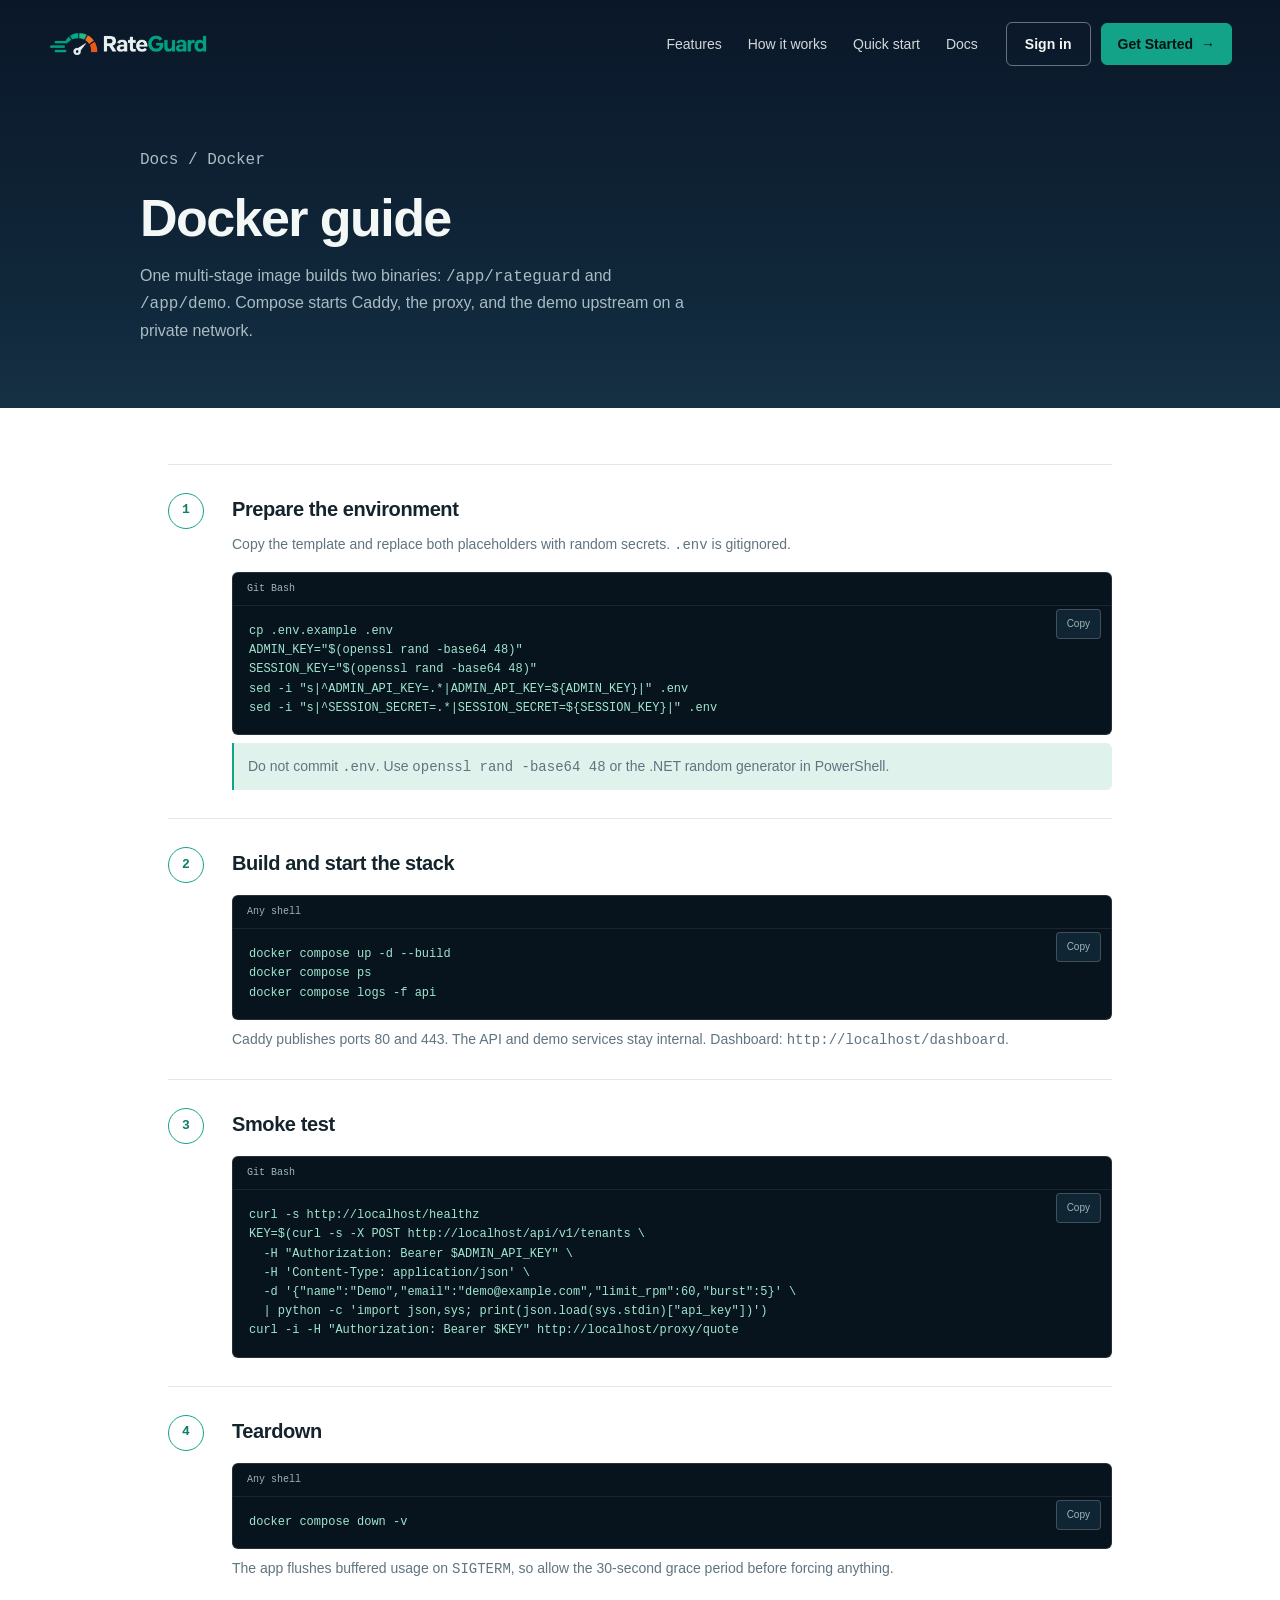
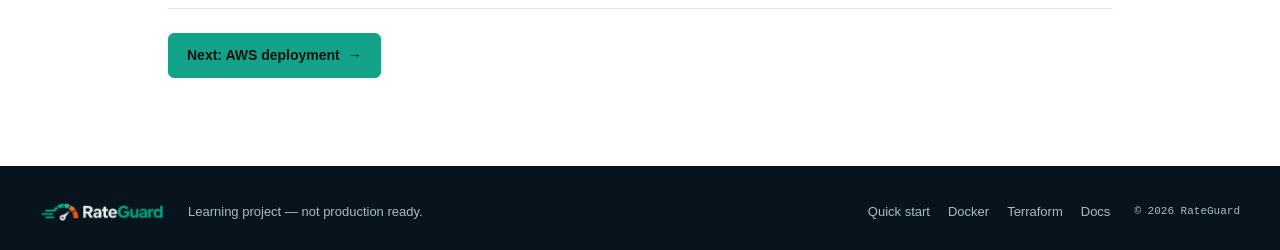
==== docs/docker.html @ b381d6c9 "docs: add real quick start and documentation pages" ====
<!doctype html>
<html lang="en">
<head>
  <meta charset="utf-8">
  <meta name="viewport" content="width=device-width, initial-scale=1">
  <meta name="description" content="Build and run the RateGuard Docker Compose stack with Caddy, the Go proxy, and the demo upstream.">
  <title>Docker guide — RateGuard</title>
  <link rel="stylesheet" href="styles.css">
  <script src="script.js" defer></script>
</head>
<body id="top">
  <a class="skip-link" href="#main">Skip to content</a>

  <header class="site-header">
    <div class="nav-shell">
      <a class="brand" href="index.html" aria-label="RateGuard home"><img src="logo-dark.png" alt="RateGuard"></a>
      <button class="nav-toggle" type="button" aria-expanded="false" aria-controls="primary-nav">
        <span class="nav-toggle-bars" aria-hidden="true"><span></span><span></span><span></span></span>
        <span class="nav-toggle-label">Menu</span>
      </button>
      <nav class="primary-nav" id="primary-nav" aria-label="Primary">
        <a href="index.html#product">Features</a>
        <a href="index.html#how">How it works</a>
        <a href="quickstart.html">Quick start</a>
        <a href="docs.html">Docs</a>
      </nav>
      <div class="nav-actions">
        <a class="btn btn-quiet" href="http://localhost:8080/dashboard">Sign in</a>
        <a class="btn btn-primary btn-small" href="quickstart.html">Get Started <span aria-hidden="true">→</span></a>
      </div>
    </div>
  </header>

  <main id="main">
    <section class="page-hero">
      <div class="page-hero-inner">
        <p class="breadcrumb"><a href="docs.html">Docs</a> / Docker</p>
        <h1>Docker guide</h1>
        <p>One multi-stage image builds two binaries: <code>/app/rateguard</code> and <code>/app/demo</code>. Compose starts Caddy, the proxy, and the demo upstream on a private network.</p>
      </div>
    </section>

    <div class="page-shell">
      <section class="step">
        <span class="step-num">1</span>
        <div>
          <h2>Prepare the environment</h2>
          <p>Copy the template and replace both placeholders with random secrets. <code>.env</code> is gitignored.</p>
          <div class="code-panel">
            <div class="code-label">Git Bash</div>
            <button class="code-copy" type="button" data-copy="docker-env">Copy</button>
            <pre id="docker-env">cp .env.example .env
ADMIN_KEY="$(openssl rand -base64 48)"
SESSION_KEY="$(openssl rand -base64 48)"
sed -i "s|^ADMIN_API_KEY=.*|ADMIN_API_KEY=${ADMIN_KEY}|" .env
sed -i "s|^SESSION_SECRET=.*|SESSION_SECRET=${SESSION_KEY}|" .env</pre>
          </div>
          <p class="note">Do not commit <code>.env</code>. Use <code>openssl rand -base64 48</code> or the .NET random generator in PowerShell.</p>
        </div>
      </section>

      <section class="step">
        <span class="step-num">2</span>
        <div>
          <h2>Build and start the stack</h2>
          <div class="code-panel">
            <div class="code-label">Any shell</div>
            <button class="code-copy" type="button" data-copy="docker-up">Copy</button>
            <pre id="docker-up">docker compose up -d --build
docker compose ps
docker compose logs -f api</pre>
          </div>
          <p>Caddy publishes ports 80 and 443. The API and demo services stay internal. Dashboard: <code>http://localhost/dashboard</code>.</p>
        </div>
      </section>

      <section class="step">
        <span class="step-num">3</span>
        <div>
          <h2>Smoke test</h2>
          <div class="code-panel">
            <div class="code-label">Git Bash</div>
            <button class="code-copy" type="button" data-copy="docker-smoke">Copy</button>
            <pre id="docker-smoke">curl -s http://localhost/healthz
KEY=$(curl -s -X POST http://localhost/api/v1/tenants \
  -H "Authorization: Bearer $ADMIN_API_KEY" \
  -H 'Content-Type: application/json' \
  -d '{"name":"Demo","email":"demo@example.com","limit_rpm":60,"burst":5}' \
  | python -c 'import json,sys; print(json.load(sys.stdin)["api_key"])')
curl -i -H "Authorization: Bearer $KEY" http://localhost/proxy/quote</pre>
          </div>
        </div>
      </section>

      <section class="step">
        <span class="step-num">4</span>
        <div>
          <h2>Teardown</h2>
          <div class="code-panel">
            <div class="code-label">Any shell</div>
            <button class="code-copy" type="button" data-copy="docker-down">Copy</button>
            <pre id="docker-down">docker compose down -v</pre>
          </div>
          <p>The app flushes buffered usage on <code>SIGTERM</code>, so allow the 30-second grace period before forcing anything.</p>
        </div>
      </section>

      <a class="btn btn-primary next-link" href="terraform.html">Next: AWS deployment <span aria-hidden="true">→</span></a>
    </div>
  </main>

  <footer class="site-footer">
    <div class="footer-shell">
      <img src="logo-dark.png" alt="RateGuard">
      <p>Learning project — not production ready.</p>
      <nav aria-label="Footer">
        <a href="quickstart.html">Quick start</a>
        <a href="docker.html">Docker</a>
        <a href="terraform.html">Terraform</a>
        <a href="docs.html">Docs</a>
      </nav>
      <small>© <span id="year">2026</span> RateGuard</small>
    </div>
  </footer>
</body>
</html>
---- docs/styles.css ----
/* RateGuard landing page — self-contained, no external assets or fonts. */
:root {
  --ink: #0b1723;
  --ink-2: #102233;
  --ink-3: #163044;
  --paper: #ffffff;
  --mist: #eef4f1;
  --line: #dfe8e3;
  --text: #14232c;
  --muted: #5f7480;
  --teal: #12a389;
  --teal-dark: #0c7d68;
  --teal-soft: #dff3ec;
  --orange: #ef7a36;
  --on-dark: #f3f7f6;
  --on-dark-muted: #a9bcc4;
  --radius: 6px;
  --radius-card: 12px;
  --shadow: 0 24px 60px rgba(6, 22, 31, .28);
  --sans: "Segoe UI", "Helvetica Neue", Arial, system-ui, sans-serif;
  --mono: ui-monospace, SFMono-Regular, Menlo, Consolas, monospace;
}

* { box-sizing: border-box; }
html { scroll-behavior: smooth; }
body {
  margin: 0;
  background: var(--paper);
  color: var(--text);
  font-family: var(--sans);
  font-size: 16px;
  line-height: 1.6;
  -webkit-font-smoothing: antialiased;
}
img { max-width: 100%; display: block; }
a { color: inherit; }
h1, h2, h3, p { margin: 0; }
button { font: inherit; }
:focus-visible { outline: 3px solid var(--teal); outline-offset: 3px; }
.skip-link {
  position: absolute; left: -9999px; top: 8px; z-index: 100;
  background: var(--teal); color: #04130f; padding: 10px 16px; border-radius: var(--radius);
}
.skip-link:focus { left: 12px; }

/* Buttons */
.btn {
  display: inline-flex; align-items: center; justify-content: center; gap: 8px;
  min-height: 44px; padding: 10px 18px; border-radius: var(--radius);
  border: 1px solid transparent; font-size: 14px; font-weight: 600;
  text-decoration: none; cursor: pointer; transition: background-color .15s, border-color .15s, color .15s;
}
.btn-large { min-height: 52px; padding: 13px 22px; font-size: 15px; }
.btn-small { min-height: 40px; padding: 9px 16px; }
.btn-primary { background: var(--teal); color: #04130f; border-color: var(--teal); }
.btn-primary:hover { background: var(--teal-dark); border-color: var(--teal-dark); }
.btn-outline { border-color: rgba(243, 247, 246, .45); color: var(--on-dark); background: transparent; }
.btn-outline:hover { border-color: var(--on-dark); background: rgba(255, 255, 255, .07); }
.btn-quiet { border-color: rgba(243, 247, 246, .4); color: var(--on-dark); }
.btn-quiet:hover { border-color: var(--on-dark); }
.btn svg { width: 18px; height: 18px; fill: currentColor; }

/* Header */
.site-header {
  position: absolute; top: 0; left: 0; right: 0; z-index: 20;
  color: var(--on-dark);
}
.nav-shell {
  max-width: 1240px; margin: 0 auto; padding: 22px 28px;
  display: flex; align-items: center; gap: 28px;
}
.brand { flex: none; }
.brand img { width: 160px; height: auto; aspect-ratio: 1007 / 166; object-fit: contain; }
.primary-nav { display: flex; align-items: center; gap: 26px; margin-left: auto; }
.primary-nav a {
  font-size: 14px; text-decoration: none; color: rgba(243, 247, 246, .86);
  display: inline-flex; align-items: center; gap: 6px;
}
.primary-nav a:hover { color: #fff; }

.nav-actions { display: flex; align-items: center; gap: 10px; }
.nav-toggle { display: none; }

/* Hero scene */
.hero {
  position: relative; overflow: hidden; min-height: 780px;
  background: linear-gradient(180deg, #0a1728 0%, #10273a 46%, #294152 78%, #44545c 100%);
  color: var(--on-dark);
}
.hero-sky { position: absolute; inset: 0; pointer-events: none; }
.sun-glow {
  position: absolute; right: 6%; top: 20%; width: 520px; height: 320px; border-radius: 50%;
  background: radial-gradient(ellipse, rgba(239, 122, 54, .30), rgba(239, 122, 54, .08) 45%, transparent 70%);
}
.ridge { position: absolute; left: 0; right: 0; bottom: 0; width: 100%; }
.ridge path { fill: #162936; }
.ridge-far { height: 52%; opacity: .78; }
.ridge-near { height: 34%; }
.ridge-near path { fill: #0b1924; }
.window-light {
  position: absolute; right: 11%; bottom: 20%; width: 26px; height: 18px;
  background: rgba(255, 200, 120, .85); box-shadow: 0 0 28px 10px rgba(255, 178, 92, .24);
  border-radius: 2px;
}
.hero::after {
  content: ""; position: absolute; inset: 0;
  background: linear-gradient(90deg, rgba(7, 19, 30, .82) 0%, rgba(7, 19, 30, .45) 48%, rgba(7, 19, 30, .18) 100%);
  pointer-events: none;
}
.hero-inner {
  position: relative; z-index: 2; max-width: 1240px; margin: 0 auto;
  padding: 148px 28px 96px; display: grid; grid-template-columns: .92fr 1.08fr;
  gap: 48px; align-items: center;
}
.beta-pill {
  display: inline-flex; align-items: center; gap: 10px; max-width: 100%;
  padding: 6px 12px 6px 6px; border: 1px solid rgba(243, 247, 246, .28);
  border-radius: 999px; color: rgba(243, 247, 246, .9); text-decoration: none; font-size: 13px;
  background: rgba(6, 20, 30, .35);
}
.beta-tag {
  background: var(--teal-soft); color: var(--teal-dark); padding: 2px 10px;
  border-radius: 999px; font-size: 11px; font-weight: 700; letter-spacing: .04em;
}
.hero h1 {
  margin-top: 28px; font-size: clamp(40px, 5vw, 68px); line-height: 1.06;
  letter-spacing: -.035em; font-weight: 700;
}
.hero h1 span { color: #4ed5b1; }
.hero-lede {
  margin-top: 24px; max-width: 46ch; color: rgba(243, 247, 246, .82); font-size: 17px;
}
.hero-actions { display: flex; flex-wrap: wrap; gap: 12px; margin-top: 32px; }
.hero-tags {
  list-style: none; padding: 0; margin: 32px 0 0; display: flex; flex-wrap: wrap; gap: 24px;
  color: rgba(243, 247, 246, .78); font-size: 13px;
}
.hero-tags li { display: flex; align-items: center; gap: 8px; }
.tag-mark { width: 8px; height: 8px; border-radius: 2px; background: var(--teal); display: inline-block; }

/* Console mockup */
.hero-visual { min-width: 0; }
.console {
  background: #0e1c25; border: 1px solid rgba(255, 255, 255, .12); border-radius: var(--radius-card);
  box-shadow: var(--shadow); overflow: hidden; transform: perspective(1400px) rotateY(-4deg);
}
.console-top {
  display: flex; align-items: center; justify-content: space-between; padding: 14px 18px;
  border-bottom: 1px solid rgba(255, 255, 255, .08); background: #0a151d;
}
.console-top img { width: 100px; height: auto; aspect-ratio: 1007 / 166; object-fit: contain; }
.console-live { font-family: var(--mono); font-size: 11px; color: #8fe3c8; display: flex; align-items: center; gap: 6px; }
.live-dot { width: 6px; height: 6px; border-radius: 50%; background: #4ed5b1; }
.console-body { display: grid; grid-template-columns: 132px 1fr; min-height: 360px; }
.console-nav {
  padding: 18px 12px; border-right: 1px solid rgba(255, 255, 255, .07);
  display: flex; flex-direction: column; gap: 4px; background: #0a161e;
}
.console-nav-item { font-size: 11px; color: #8fa6af; padding: 8px 10px; border-radius: 4px; }
.console-nav-item.is-active { background: rgba(18, 163, 137, .16); color: #7ee2c2; }
.console-main { padding: 18px; min-width: 0; }
.console-heading { display: flex; justify-content: space-between; align-items: flex-start; gap: 12px; }
.console-heading strong { display: block; font-size: 16px; color: #f2f7f6; }
.console-heading small { display: block; color: #8299a3; font-size: 10px; margin-top: 2px; }
.console-range { font-family: var(--mono); font-size: 10px; color: #9fb4bc; border: 1px solid rgba(255, 255, 255, .12); padding: 5px 8px; border-radius: 4px; white-space: nowrap; }
.console-stats { display: grid; grid-template-columns: repeat(4, 1fr); gap: 8px; margin-top: 16px; }
.metric { background: #14242e; border: 1px solid rgba(255, 255, 255, .06); border-radius: 6px; padding: 12px; min-width: 0; }
.metric-label { display: block; color: #8ea4ad; font-size: 9px; line-height: 1.3; }
.metric strong { display: block; color: #f4f8f7; font-family: var(--mono); font-size: 18px; margin-top: 6px; letter-spacing: -.02em; }
.delta { font-family: var(--mono); font-size: 9px; display: block; margin-top: 4px; }
.delta-up { color: #6dddb8; }
.delta-down { color: #ff9a72; }
.metric-note { font-size: 9px; color: #7f959e; display: block; margin-top: 4px; }
.console-charts { display: grid; grid-template-columns: 1.35fr 1fr; gap: 8px; margin-top: 8px; }
.chart-card { background: #14242e; border: 1px solid rgba(255, 255, 255, .06); border-radius: 6px; padding: 12px; min-width: 0; }
.chart-title { display: flex; justify-content: space-between; align-items: center; gap: 8px; color: #dce8e6; font-size: 10px; }
.legend { color: #8ea4ad; font-size: 8px; display: flex; align-items: center; gap: 5px; white-space: nowrap; }
.dot { width: 6px; height: 6px; border-radius: 50%; display: inline-block; }
.dot-teal { background: #4ed5b1; }
.dot-orange { background: #ef7a36; margin-left: 4px; }
.line-chart { width: 100%; height: 120px; margin-top: 8px; display: block; }
.line-chart .grid line { stroke: rgba(255, 255, 255, .07); stroke-width: 1; }
.line-chart .area { fill: url(#trafficFill); }
.line-chart .line-allowed { fill: none; stroke: #4ed5b1; stroke-width: 2; vector-effect: non-scaling-stroke; }
.line-chart .line-blocked { fill: none; stroke: #ef7a36; stroke-width: 1.5; vector-effect: non-scaling-stroke; }
.line-chart .axis text { fill: #718791; font-family: var(--mono); font-size: 8px; }
.chart-expand { color: #7f959e; }
.spend-value { display: block; font-family: var(--mono); font-size: 22px; color: #f4f8f7; margin-top: 10px; }
.bar-chart { display: flex; align-items: flex-end; gap: 4px; height: 58px; margin-top: 12px; }
.bar-chart span { flex: 1; background: #1c7f6e; border-radius: 2px 2px 0 0; height: var(--h); }
.bar-chart span:nth-last-child(-n+3) { background: var(--teal); }

.console-trace {
  margin-top: 8px; padding: 12px; background: #0f1f28;
  border: 1px solid rgba(255, 255, 255, .07); border-radius: 6px;
}
.trace-head { display: flex; justify-content: space-between; gap: 12px; align-items: center; }
.trace-head strong { color: #dce8e6; font-size: 10px; }
.trace-head code { color: #8fa6af; font-family: var(--mono); font-size: 9px; }
.trace-rows { margin-top: 8px; }
.trace-row {
  display: grid; grid-template-columns: 34px 1fr auto auto; gap: 8px; align-items: center;
  padding: 5px 0; border-top: 1px solid rgba(255, 255, 255, .05);
  color: #8fa6af; font-family: var(--mono); font-size: 9px;
}
.trace-row code { color: #b9cbd0; }
.trace-status { font-weight: 700; }
.status-ok { color: #6dddb8; }
.status-limited { color: #ff9a72; }
.http-block {
  margin: 10px 0 0; padding: 10px; background: #08141b;
  border-left: 2px solid var(--teal); border-radius: 0 4px 4px 0;
  color: #9fb4bc; font-family: var(--mono); font-size: 9px; line-height: 1.5;
  white-space: pre-wrap; word-break: break-word;
}
.http-block span { display: block; color: #ff9a72; margin-bottom: 4px; }

/* Sections */
.section-shell { max-width: 1200px; margin: 0 auto; padding: 88px 28px; }
.section-head { display: flex; align-items: flex-end; justify-content: space-between; gap: 32px; margin-bottom: 40px; }
.section-head h2, .how-copy h2 { font-size: clamp(28px, 3.4vw, 42px); letter-spacing: -.03em; line-height: 1.1; font-weight: 700; }
.section-head p { color: var(--muted); max-width: 46ch; }
.section-light { background: var(--paper); }
.feature-grid { display: grid; grid-template-columns: repeat(4, 1fr); gap: 16px; }
.feature-card {
  background: #fff; border: 1px solid var(--line); border-radius: var(--radius-card);
  padding: 24px; transition: border-color .15s, transform .15s;
}
.feature-card:hover { border-color: var(--teal); }
.feature-icon {
  width: 40px; height: 40px; display: inline-flex; align-items: center; justify-content: center;
  background: var(--teal-soft); border-radius: 8px; color: var(--teal-dark);
}
.feature-icon svg { width: 20px; height: 20px; fill: none; stroke: currentColor; stroke-width: 1.6; stroke-linecap: round; stroke-linejoin: round; }
.feature-card h3 { margin-top: 18px; font-size: 16px; letter-spacing: -.01em; }
.feature-card p { margin-top: 10px; color: var(--muted); font-size: 14px; }
.feature-card p code { color: var(--teal-dark); font-family: var(--mono); font-size: 12px; }
.feature-code {
  display: inline-block; margin-top: 16px; padding: 6px 10px;
  background: var(--teal-soft); color: var(--teal-dark); border-radius: 4px;
  font-family: var(--mono); font-size: 11px;
}

/* How it works */
.section-mist { background: var(--mist); border-top: 1px solid #dde9e3; border-bottom: 1px solid #dde9e3; }
.how-shell { display: grid; grid-template-columns: .72fr 1.28fr; gap: 48px; align-items: center; }
.how-copy p { margin-top: 16px; color: var(--muted); max-width: 38ch; }
.text-link { display: inline-block; margin-top: 20px; color: var(--teal-dark); font-weight: 600; text-decoration: none; border-bottom: 1px solid var(--teal); }
.endpoint-list { margin-top: 24px; border-top: 1px solid #cdded6; }
.endpoint-list div {
  display: flex; gap: 12px; align-items: baseline; justify-content: space-between;
  padding: 8px 0; border-bottom: 1px solid #cdded6;
}
.endpoint-list code { font-family: var(--mono); font-size: 11px; color: var(--ink-2); }
.endpoint-list span { color: var(--muted); font-size: 11px; text-align: right; }
.flow { display: flex; align-items: stretch; gap: 12px; flex-wrap: wrap; }
.flow-node {
  flex: 1 1 120px; min-width: 120px; background: #fff; border: 1px solid var(--line);
  border-radius: var(--radius-card); padding: 18px 14px; text-align: center;
  display: flex; flex-direction: column; align-items: center; justify-content: center; gap: 8px;
}
.flow-node svg { width: 24px; height: 24px; fill: none; stroke: var(--ink-2); stroke-width: 1.5; stroke-linecap: round; stroke-linejoin: round; }
.flow-node strong { font-size: 13px; }
.flow-node small { color: var(--muted); font-size: 10px; }
.flow-node-brand { border-color: var(--teal); background: var(--teal-soft); }
.flow-node-brand img { width: 108px; height: auto; aspect-ratio: 1007 / 166; object-fit: contain; }
.flow-arrow, .flow-plus { align-self: center; color: var(--teal-dark); font-size: 22px; font-weight: 600; }
.flow-plus { color: var(--muted); }

/* CTA + footer */
.cta { background: var(--ink); color: var(--on-dark); padding: 88px 28px; text-align: center; }
.cta-inner { max-width: 760px; margin: 0 auto; }
.eyebrow { font-family: var(--mono); font-size: 12px; color: #6fd9b8; letter-spacing: .06em; }
.cta h2 { margin-top: 16px; font-size: clamp(30px, 4vw, 48px); line-height: 1.1; letter-spacing: -.03em; }
.cta p { margin: 18px auto 0; color: var(--on-dark-muted); max-width: 58ch; }
.cta-actions { display: flex; justify-content: center; flex-wrap: wrap; gap: 12px; margin-top: 30px; }
.cta-terminal {
  position: relative; max-width: 620px; margin: 32px auto 0; text-align: left;
  background: #07131d; border: 1px solid rgba(255, 255, 255, .12); border-radius: var(--radius);
  padding: 16px;
}
.cta-terminal pre {
  margin: 0; padding-right: 72px; color: #9fe6cf;
  font-family: var(--mono); font-size: 12px; white-space: pre-wrap; word-break: break-word;
}
.copy-btn {
  position: absolute; top: 12px; right: 12px; min-height: 32px; padding: 6px 10px;
  background: transparent; color: var(--on-dark-muted); border: 1px solid rgba(255, 255, 255, .25);
  border-radius: 4px; font-size: 11px; cursor: pointer;
}
.copy-btn:hover { color: #fff; border-color: #fff; }
.site-footer { background: #07131d; color: var(--on-dark-muted); padding: 36px 28px; }
.footer-shell { max-width: 1200px; margin: 0 auto; display: flex; align-items: center; gap: 24px; flex-wrap: wrap; }
.footer-shell img { width: 124px; height: auto; aspect-ratio: 1007 / 166; object-fit: contain; }
.footer-shell p { font-size: 13px; }
.footer-shell nav { display: flex; gap: 18px; margin-left: auto; }
.footer-shell nav a { color: var(--on-dark-muted); font-size: 13px; text-decoration: none; }
.footer-shell nav a:hover { color: #fff; }
.footer-shell small { font-family: var(--mono); font-size: 11px; }

/* Interior documentation pages */
.primary-nav a.is-active { color: #fff; border-bottom: 2px solid var(--teal); }
.page-hero {
  background: linear-gradient(180deg, #0a1728 0%, #10273a 70%, #163044 100%);
  color: var(--on-dark); padding: 132px 28px 64px;
}
.page-hero-inner { max-width: 1000px; margin: 0 auto; }
.page-hero h1 { margin-top: 16px; font-size: clamp(32px, 4.6vw, 52px); line-height: 1.1; letter-spacing: -.03em; }
.page-hero p { margin-top: 16px; color: var(--on-dark-muted); max-width: 62ch; font-size: 16px; }
.breadcrumb { font-family: var(--mono); font-size: 11px; color: #6fd9b8; }
.breadcrumb a { color: inherit; text-decoration: none; }
.breadcrumb a:hover { color: #fff; }
.page-shell { max-width: 1000px; margin: 0 auto; padding: 56px 28px 88px; }
.page-lead { font-size: 17px; color: var(--muted); max-width: 70ch; margin-bottom: 32px; }
.step { display: grid; grid-template-columns: 44px 1fr; gap: 20px; padding: 28px 0; border-top: 1px solid var(--line); }
.step:last-of-type { border-bottom: 1px solid var(--line); }
.step-num {
  width: 36px; height: 36px; display: inline-flex; align-items: center; justify-content: center;
  border: 1px solid var(--teal); border-radius: 50%; color: var(--teal-dark);
  font-family: var(--mono); font-size: 13px; font-weight: 700;
}
.step h2 { font-size: 20px; letter-spacing: -.02em; }
.step p { margin-top: 8px; color: var(--muted); font-size: 14px; }
.code-panel {
  position: relative; margin-top: 16px; background: #07131d; border: 1px solid rgba(255, 255, 255, .12);
  border-radius: var(--radius); overflow: hidden;
}
.code-label {
  padding: 8px 14px; border-bottom: 1px solid rgba(255, 255, 255, .08);
  color: #9fb4bc; font-family: var(--mono); font-size: 10px;
}
.code-panel pre {
  margin: 0; padding: 16px; color: #9fe6cf;
  font-family: var(--mono); font-size: 12px; line-height: 1.6;
  white-space: pre-wrap; word-break: break-word;
}
.code-copy {
  position: absolute; top: 36px; right: 10px; min-height: 30px; padding: 5px 10px;
  background: #102533; color: #9fb4bc; border: 1px solid rgba(255, 255, 255, .2);
  border-radius: 4px; font-size: 10px; cursor: pointer;
}
.code-copy:hover { color: #fff; border-color: #fff; }
.note {
  margin-top: 14px; padding: 12px 14px; background: var(--teal-soft);
  border-left: 2px solid var(--teal); border-radius: 0 var(--radius) var(--radius) 0;
  color: #244c40; font-size: 13px;
}
.outcome-list { list-style: none; padding: 0; margin: 16px 0 0; }
.outcome-list li { padding: 10px 0 10px 24px; border-bottom: 1px solid var(--line); position: relative; color: var(--muted); }
.outcome-list li::before { content: ""; position: absolute; left: 0; top: 17px; width: 8px; height: 8px; border-radius: 2px; background: var(--teal); }
.doc-grid { display: grid; grid-template-columns: repeat(2, 1fr); gap: 16px; }
.doc-card {
  display: block; padding: 24px; background: #fff; border: 1px solid var(--line);
  border-radius: var(--radius-card); text-decoration: none; color: var(--text);
  transition: border-color .15s;
}
.doc-card:hover { border-color: var(--teal); }
.doc-card h2 { font-size: 18px; }
.doc-card p { margin-top: 8px; color: var(--muted); font-size: 14px; }
.doc-card .feature-code { margin-top: 14px; }
.table-wrap { overflow-x: auto; }
.doc-table { width: 100%; border-collapse: collapse; font-size: 13px; }
.doc-table th { text-align: left; padding: 10px; color: var(--muted); border-bottom: 1px solid var(--line); font-weight: 500; }
.doc-table td { padding: 10px; border-bottom: 1px solid var(--line-soft); }
.doc-table code { color: var(--teal-dark); font-family: var(--mono); font-size: 12px; }
.next-link { display: inline-flex; margin-top: 24px; }

@media (max-width: 1100px) {
  .hero-inner { grid-template-columns: 1fr; padding-top: 132px; }
  .hero-visual { max-width: 760px; }
  .feature-grid { grid-template-columns: repeat(2, 1fr); }
  .how-shell { grid-template-columns: 1fr; }
  .primary-nav { display: none; }
  .nav-toggle {
    display: inline-flex; align-items: center; gap: 8px; margin-left: auto;
    background: transparent; border: 1px solid rgba(255, 255, 255, .35); color: #fff;
    min-height: 40px; padding: 8px 12px; border-radius: var(--radius); cursor: pointer;
  }
  .nav-toggle-bars { display: flex; flex-direction: column; gap: 3px; }
  .nav-toggle-bars span { width: 16px; height: 1.5px; background: currentColor; display: block; }
  .primary-nav.is-open {
    display: flex; position: absolute; top: 68px; left: 20px; right: 20px;
    flex-direction: column; align-items: stretch; gap: 0; padding: 12px;
    background: #0b1723; border: 1px solid rgba(255,255,255,.14); border-radius: var(--radius);
    box-shadow: var(--shadow);
  }
  .primary-nav.is-open a { padding: 12px; }
}

@media (max-width: 760px) {
  .nav-shell { padding: 18px 20px; }
  .nav-actions .btn-quiet { display: none; }
  .hero { min-height: auto; }
  .hero-inner { padding: 120px 20px 72px; gap: 36px; }
  .hero h1 { font-size: clamp(36px, 10vw, 48px); }
  .hero-lede { font-size: 15px; }
  .console { transform: none; }
  .console-body { grid-template-columns: 1fr; }
  .console-nav { display: none; }
  .console-stats { grid-template-columns: repeat(2, 1fr); }
  .console-charts { grid-template-columns: 1fr; }
  .section-shell { padding: 64px 20px; }
  .section-head { flex-direction: column; align-items: flex-start; gap: 16px; }
  .feature-grid { grid-template-columns: 1fr; }
  .doc-grid { grid-template-columns: 1fr; }
  .step { grid-template-columns: 36px 1fr; gap: 12px; }
  .flow { flex-direction: column; }
  .flow-arrow, .flow-plus { transform: rotate(90deg); align-self: center; }
  .footer-shell nav { margin-left: 0; }
}

@media (max-width: 420px) {
  .hero-tags { gap: 12px 18px; }
  .btn-large { width: 100%; }
  .console-main { padding: 12px; }
  .metric strong { font-size: 15px; }
}

@media (prefers-reduced-motion: reduce) {
  html { scroll-behavior: auto; }
  *, *::before, *::after { transition-duration: .01ms !important; animation-duration: .01ms !important; }
}
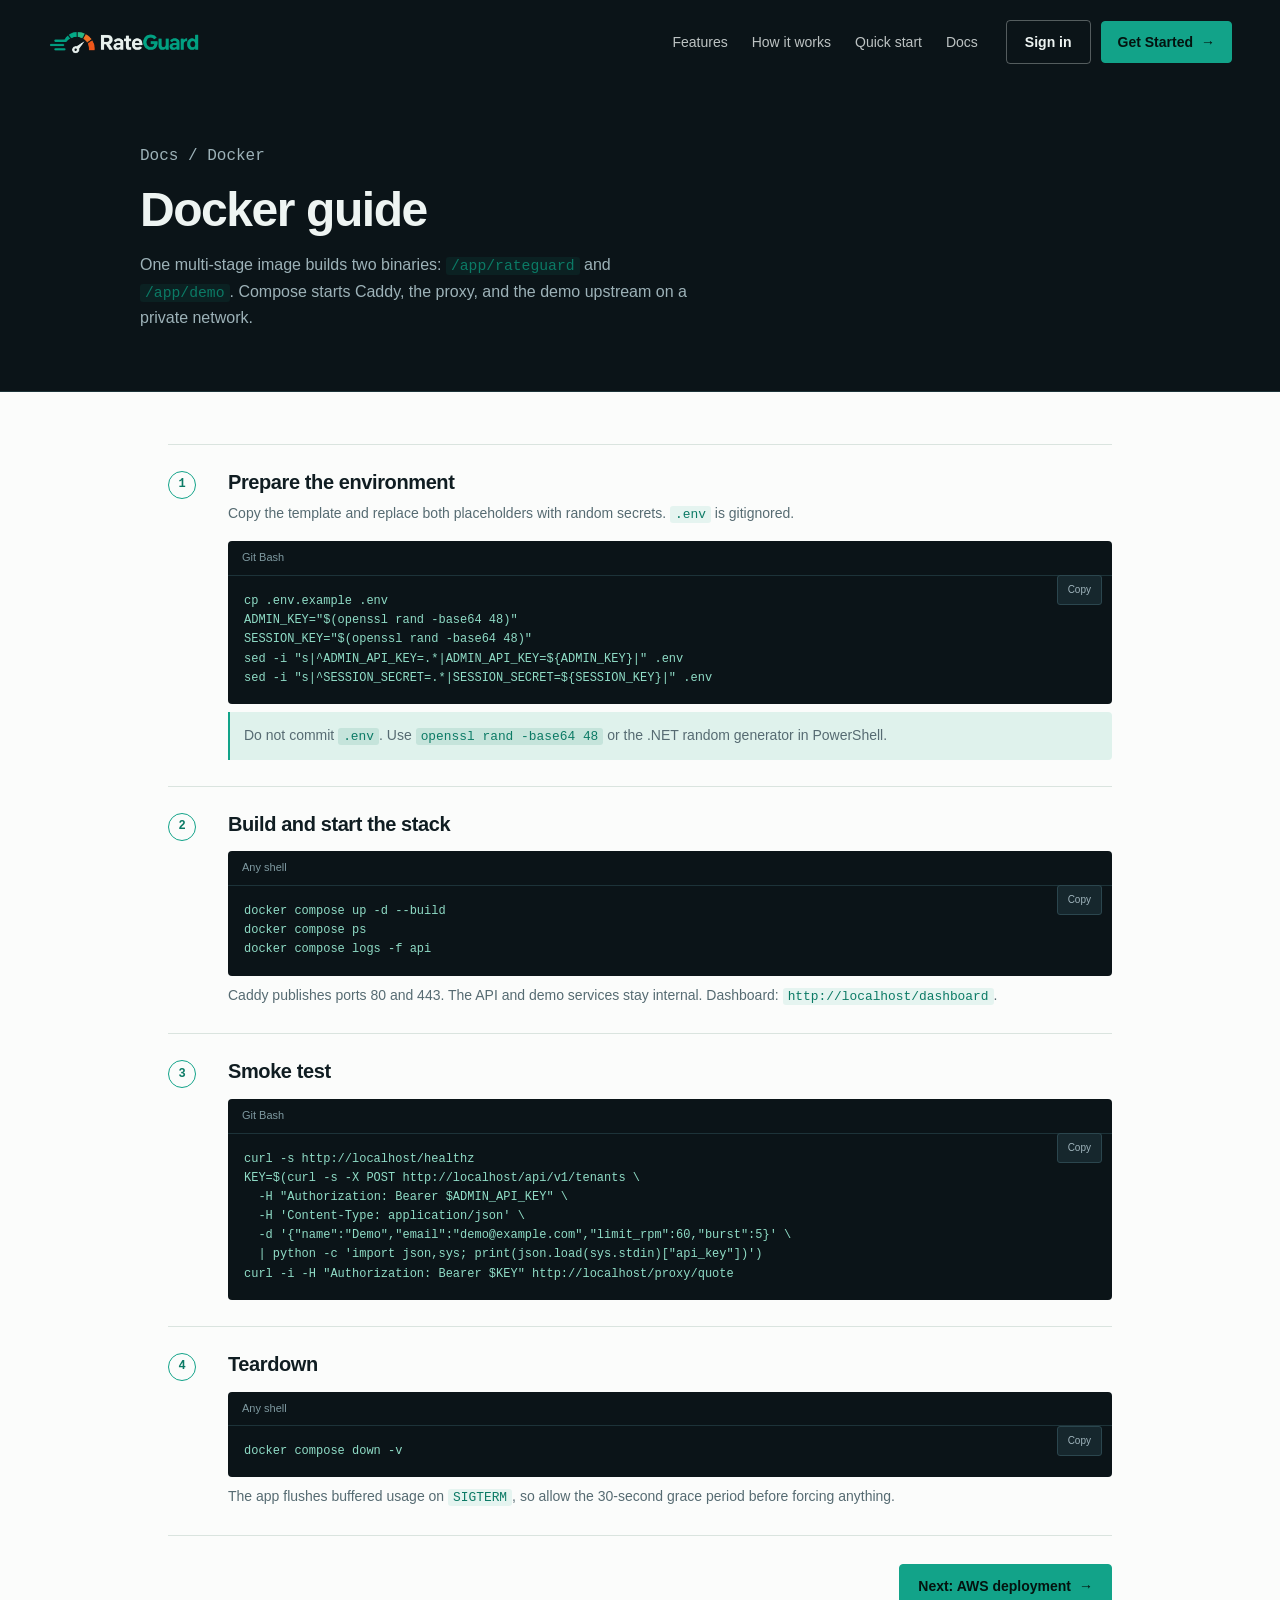
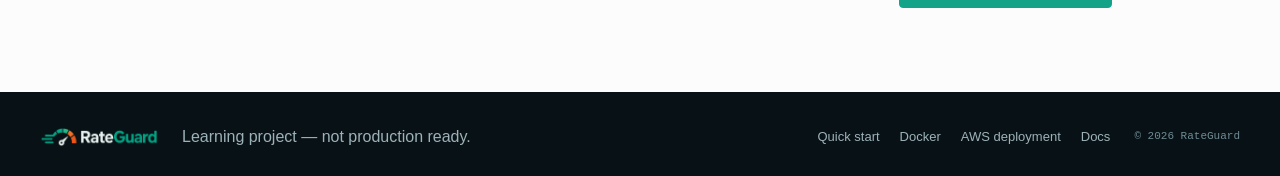
==== commit a04acf23: "docs: add detailed AWS deployment runbook" ====
--- a/docs/docker.html
+++ b/docs/docker.html
@@ -116,7 +116,7 @@
       <nav aria-label="Footer">
         <a href="quickstart.html">Quick start</a>
         <a href="docker.html">Docker</a>
-        <a href="terraform.html">Terraform</a>
+        <a href="aws.html">AWS deployment</a>
         <a href="docs.html">Docs</a>
       </nav>
       <small>© <span id="year">2026</span> RateGuard</small>
--- a/docs/styles.css
+++ b/docs/styles.css
@@ -1,22 +1,28 @@
-/* RateGuard landing page — self-contained, no external assets or fonts. */
+/* RateGuard landing page — self-contained, no external assets or fonts.
+   Direction: the network operations floor. Cold slate neutrals tinted green,
+   brand teal as the single accent, and monospace reserved for figures and code
+   because this is a product that meters things. */
+
 :root {
-  --ink: #0b1723;
-  --ink-2: #102233;
-  --ink-3: #163044;
-  --paper: #ffffff;
-  --mist: #eef4f1;
-  --line: #dfe8e3;
-  --text: #14232c;
-  --muted: #5f7480;
+  --ink: #0b1418;
+  --ink-2: #13232a;
+  --ink-3: #1c3239;
+  --paper: #fbfcfb;
+  --mist: #eef3f1;
+  --line: #dae4df;
+  --line-strong: #c2d2cb;
+  --text: #101d22;
+  --muted: #566b72;
   --teal: #12a389;
-  --teal-dark: #0c7d68;
-  --teal-soft: #dff3ec;
-  --orange: #ef7a36;
-  --on-dark: #f3f7f6;
-  --on-dark-muted: #a9bcc4;
-  --radius: 6px;
-  --radius-card: 12px;
-  --shadow: 0 24px 60px rgba(6, 22, 31, .28);
+  --teal-dark: #0b7a65;
+  --teal-soft: #dff2ec;
+  --shed: #d1502f;
+  --shed-soft: #fbe9e3;
+  --on-dark: #eef4f2;
+  --on-dark-muted: #9db2b8;
+  --radius: 4px;
+  --radius-card: 10px;
+  --shadow: 0 18px 40px rgba(6, 20, 26, .22);
   --sans: "Segoe UI", "Helvetica Neue", Arial, system-ui, sans-serif;
   --mono: ui-monospace, SFMono-Regular, Menlo, Consolas, monospace;
 }
@@ -34,12 +40,23 @@
 }
 img { max-width: 100%; display: block; }
 a { color: inherit; }
-h1, h2, h3, p { margin: 0; }
+h1, h2, h3, p, dl, dd, dt, ol { margin: 0; }
 button { font: inherit; }
-:focus-visible { outline: 3px solid var(--teal); outline-offset: 3px; }
+code {
+  font-family: var(--mono);
+  font-size: .92em;
+  color: var(--teal-dark);
+  background: rgba(18, 163, 137, .09);
+  padding: 1px 5px;
+  border-radius: 3px;
+}
+.num { font-family: var(--mono); font-variant-numeric: tabular-nums; letter-spacing: 0; }
+[hidden] { display: none !important; }
+:focus-visible { outline: 2px solid var(--teal); outline-offset: 2px; }
 .skip-link {
   position: absolute; left: -9999px; top: 8px; z-index: 100;
   background: var(--teal); color: #04130f; padding: 10px 16px; border-radius: var(--radius);
+  font-weight: 600;
 }
 .skip-link:focus { left: 12px; }
 
@@ -48,17 +65,18 @@
   display: inline-flex; align-items: center; justify-content: center; gap: 8px;
   min-height: 44px; padding: 10px 18px; border-radius: var(--radius);
   border: 1px solid transparent; font-size: 14px; font-weight: 600;
-  text-decoration: none; cursor: pointer; transition: background-color .15s, border-color .15s, color .15s;
-}
-.btn-large { min-height: 52px; padding: 13px 22px; font-size: 15px; }
-.btn-small { min-height: 40px; padding: 9px 16px; }
+  text-decoration: none; cursor: pointer;
+  transition: background-color .15s, border-color .15s, color .15s;
+}
+.btn-large { min-height: 50px; padding: 12px 22px; font-size: 15px; }
+.btn-small { min-height: 40px; padding: 9px 16px; font-size: 14px; }
 .btn-primary { background: var(--teal); color: #04130f; border-color: var(--teal); }
 .btn-primary:hover { background: var(--teal-dark); border-color: var(--teal-dark); }
-.btn-outline { border-color: rgba(243, 247, 246, .45); color: var(--on-dark); background: transparent; }
-.btn-outline:hover { border-color: var(--on-dark); background: rgba(255, 255, 255, .07); }
-.btn-quiet { border-color: rgba(243, 247, 246, .4); color: var(--on-dark); }
+.btn-outline { border-color: rgba(238, 244, 242, .4); color: var(--on-dark); background: transparent; }
+.btn-outline:hover { border-color: var(--on-dark); background: rgba(255, 255, 255, .06); }
+.btn-quiet { border-color: rgba(238, 244, 242, .32); color: var(--on-dark); }
 .btn-quiet:hover { border-color: var(--on-dark); }
-.btn svg { width: 18px; height: 18px; fill: currentColor; }
+.btn svg { width: 17px; height: 17px; fill: currentColor; flex: none; }
 
 /* Header */
 .site-header {
@@ -66,357 +84,613 @@
   color: var(--on-dark);
 }
 .nav-shell {
-  max-width: 1240px; margin: 0 auto; padding: 22px 28px;
+  max-width: 1240px; margin: 0 auto; padding: 20px 28px;
   display: flex; align-items: center; gap: 28px;
 }
 .brand { flex: none; }
-.brand img { width: 160px; height: auto; aspect-ratio: 1007 / 166; object-fit: contain; }
-.primary-nav { display: flex; align-items: center; gap: 26px; margin-left: auto; }
+.brand img { width: 152px; height: auto; aspect-ratio: 1007 / 166; object-fit: contain; }
+.primary-nav { display: flex; align-items: center; gap: 24px; margin-left: auto; }
 .primary-nav a {
-  font-size: 14px; text-decoration: none; color: rgba(243, 247, 246, .86);
-  display: inline-flex; align-items: center; gap: 6px;
-}
-.primary-nav a:hover { color: #fff; }
-
+  font-size: 14px; text-decoration: none; color: rgba(238, 244, 242, .78);
+  padding: 6px 0; border-bottom: 1px solid transparent;
+}
+.primary-nav a:hover { color: #fff; border-bottom-color: rgba(238, 244, 242, .5); }
 .nav-actions { display: flex; align-items: center; gap: 10px; }
 .nav-toggle { display: none; }
 
-/* Hero scene */
+/* Hero */
 .hero {
-  position: relative; overflow: hidden; min-height: 780px;
-  background: linear-gradient(180deg, #0a1728 0%, #10273a 46%, #294152 78%, #44545c 100%);
+  position: relative; overflow: hidden;
+  background: var(--ink);
   color: var(--on-dark);
-}
-.hero-sky { position: absolute; inset: 0; pointer-events: none; }
-.sun-glow {
-  position: absolute; right: 6%; top: 20%; width: 520px; height: 320px; border-radius: 50%;
-  background: radial-gradient(ellipse, rgba(239, 122, 54, .30), rgba(239, 122, 54, .08) 45%, transparent 70%);
-}
-.ridge { position: absolute; left: 0; right: 0; bottom: 0; width: 100%; }
-.ridge path { fill: #162936; }
-.ridge-far { height: 52%; opacity: .78; }
-.ridge-near { height: 34%; }
-.ridge-near path { fill: #0b1924; }
-.window-light {
-  position: absolute; right: 11%; bottom: 20%; width: 26px; height: 18px;
-  background: rgba(255, 200, 120, .85); box-shadow: 0 0 28px 10px rgba(255, 178, 92, .24);
-  border-radius: 2px;
-}
-.hero::after {
-  content: ""; position: absolute; inset: 0;
-  background: linear-gradient(90deg, rgba(7, 19, 30, .82) 0%, rgba(7, 19, 30, .45) 48%, rgba(7, 19, 30, .18) 100%);
+  border-bottom: 1px solid #1d3339;
+}
+.hero::before {
+  content: "";
+  position: absolute; inset: 0; pointer-events: none;
+  /* A single grid plane: the ops-floor surface, not a glow. */
+  background-image:
+    linear-gradient(to right, rgba(255, 255, 255, .028) 1px, transparent 1px),
+    linear-gradient(to bottom, rgba(255, 255, 255, .028) 1px, transparent 1px);
+  background-size: 56px 56px;
+  mask-image: radial-gradient(ellipse 90% 70% at 70% 20%, #000 0%, transparent 78%);
+}
+.hero-inner {
+  position: relative; max-width: 1240px; margin: 0 auto;
+  padding: 136px 28px 92px; display: grid; grid-template-columns: .95fr 1.05fr;
+  gap: 56px; align-items: center;
+}
+.hero-kicker {
+  display: flex; align-items: center; gap: 10px; flex-wrap: wrap;
+  color: rgba(238, 244, 242, .7); font-size: 13px;
+}
+.kicker-tag {
+  background: var(--teal-soft); color: var(--teal-dark);
+  padding: 2px 9px; border-radius: 3px;
+  font-family: var(--mono); font-size: 11px; font-weight: 700; letter-spacing: .03em;
+}
+.hero h1 {
+  margin-top: 24px; font-size: clamp(38px, 4.6vw, 60px); line-height: 1.08;
+  letter-spacing: -.032em; font-weight: 700;
+}
+.hero-lede {
+  margin-top: 22px; max-width: 48ch; color: rgba(238, 244, 242, .76); font-size: 17px;
+}
+.hero-lede code { color: #7fdcc4; background: rgba(18, 163, 137, .16); }
+.hero-actions { display: flex; flex-wrap: wrap; gap: 12px; margin-top: 30px; }
+
+/* Hero: the decision ledger. The product's own native structure. */
+.hero-visual { min-width: 0; }
+/* One easing curve drives every ledger transition: a decelerating settle,
+   the way a real gauge comes to rest. */
+.ledger {
+  --ease-settle: cubic-bezier(.22, .68, .3, 1);
+  background: #0d1a1f;
+  border: 1px solid #223b42;
+  border-radius: var(--radius-card);
+  box-shadow: var(--shadow);
+  overflow: hidden;
+  position: relative;
+  transition: transform .35s var(--ease-settle), box-shadow .35s var(--ease-settle), border-color .35s;
+}
+.ledger:hover {
+  transform: translateY(-2px);
+  border-color: #2e515a;
+  box-shadow: 0 24px 48px rgba(6, 20, 26, .35), 0 0 30px rgba(18, 163, 137, .06);
+}
+.ledger.is-running {
+  box-shadow: 0 20px 45px rgba(6, 20, 26, .3), 0 0 25px rgba(18, 163, 137, .12);
+}
+.ledger.is-shed-active {
+  box-shadow: 0 20px 45px rgba(6, 20, 26, .3), 0 0 28px rgba(209, 80, 47, .16);
+  border-color: rgba(209, 80, 47, .4);
+}
+.ledger-top {
+  display: flex; align-items: center; justify-content: space-between; gap: 12px;
+  padding: 12px 16px; background: #0a1418;
+  border-bottom: 1px solid #1d3339;
+}
+.ledger-scope {
+  display: flex; align-items: center; gap: 7px;
+  font-family: var(--mono); font-size: 11px; color: #8fb8ae; letter-spacing: .02em;
+}
+.live-dot {
+  position: relative;
+  width: 6px; height: 6px; border-radius: 50%; background: var(--teal); flex: none;
+  box-shadow: 0 0 6px var(--teal);
+}
+/* The dot only pulses while the sequence is actually running. */
+.ledger.is-running .live-dot::after {
+  content: "";
+  position: absolute; inset: -1px;
+  border-radius: 50%;
+  border: 1px solid var(--teal);
+  animation: dot-ping 1.15s var(--ease-settle) infinite;
+}
+.ledger.is-shed-active .live-dot {
+  background: var(--shed);
+  box-shadow: 0 0 8px var(--shed);
+}
+.ledger.is-shed-active .live-dot::after {
+  content: "";
+  position: absolute; inset: -1px;
+  border-radius: 50%;
+  border: 1px solid var(--shed);
+  animation: dot-ping .8s var(--ease-settle) 3;
+}
+.ledger-route {
+  font-family: var(--mono); font-size: 11px; color: #a7c0c6;
+  background: none; padding: 0;
+  transition: color .2s;
+}
+.ledger:hover .ledger-route { color: #d6e8ea; }
+
+.ledger-bucket { padding: 16px; border-bottom: 1px solid #1d3339; position: relative; }
+.bucket-head {
+  display: flex; align-items: baseline; justify-content: space-between; gap: 12px;
+  margin-bottom: 10px;
+}
+.bucket-label { font-size: 12px; color: #8ba3aa; }
+.bucket-pair {
+  display: inline-flex; align-items: baseline;
+  font-size: 15px; color: #e7f1ee;
+}
+.bucket-pair b {
+  font-weight: 600; color: #7ee2c6;
+  display: inline-block;
+  transition: color .3s var(--ease-settle);
+}
+.bucket-pair b.is-critical { color: #ff9b7a; }
+/* A spent token pops the figure so the decrement is felt, not just read. */
+.bucket-pair b.is-tick { animation: tick-pop .28s var(--ease-settle); }
+.bucket-slash { color: #4c6a72; margin: 0 2px; }
+.bucket-track {
+  position: relative;
+  height: 12px; background: #17272d; border-radius: 3px; overflow: hidden;
+  box-shadow: inset 0 1px 3px rgba(0, 0, 0, .4);
+}
+/* Meter scale: one division per token, so the track reads as an instrument. */
+.bucket-track::after {
+  content: "";
+  position: absolute; inset: 0; pointer-events: none;
+  background: repeating-linear-gradient(
+    to right,
+    transparent 0,
+    transparent calc(100% / 60 - 1px),
+    rgba(8, 18, 22, .6) calc(100% / 60 - 1px),
+    rgba(8, 18, 22, .6) calc(100% / 60)
+  );
+}
+.bucket-fill {
+  display: block; height: 100%; width: 100%;
+  background: linear-gradient(90deg, #0d7f6b 0%, var(--teal) 70%, #5fe6c3 100%);
+  position: relative;
+  transition:
+    width .32s var(--ease-settle),
+    background .35s var(--ease-settle);
+}
+/* Flowing pulse shimmer effect inside fill when sequence is running */
+.bucket-fill::after {
+  content: "";
+  position: absolute; inset: 0;
+  background: linear-gradient(90deg, transparent 0%, rgba(255, 255, 255, .28) 50%, transparent 100%);
+  transform: translateX(-100%);
   pointer-events: none;
 }
-.hero-inner {
-  position: relative; z-index: 2; max-width: 1240px; margin: 0 auto;
-  padding: 148px 28px 96px; display: grid; grid-template-columns: .92fr 1.08fr;
-  gap: 48px; align-items: center;
-}
-.beta-pill {
-  display: inline-flex; align-items: center; gap: 10px; max-width: 100%;
-  padding: 6px 12px 6px 6px; border: 1px solid rgba(243, 247, 246, .28);
-  border-radius: 999px; color: rgba(243, 247, 246, .9); text-decoration: none; font-size: 13px;
-  background: rgba(6, 20, 30, .35);
-}
-.beta-tag {
-  background: var(--teal-soft); color: var(--teal-dark); padding: 2px 10px;
-  border-radius: 999px; font-size: 11px; font-weight: 700; letter-spacing: .04em;
-}
-.hero h1 {
-  margin-top: 28px; font-size: clamp(40px, 5vw, 68px); line-height: 1.06;
-  letter-spacing: -.035em; font-weight: 700;
-}
-.hero h1 span { color: #4ed5b1; }
-.hero-lede {
-  margin-top: 24px; max-width: 46ch; color: rgba(243, 247, 246, .82); font-size: 17px;
-}
-.hero-actions { display: flex; flex-wrap: wrap; gap: 12px; margin-top: 32px; }
-.hero-tags {
-  list-style: none; padding: 0; margin: 32px 0 0; display: flex; flex-wrap: wrap; gap: 24px;
-  color: rgba(243, 247, 246, .78); font-size: 13px;
-}
-.hero-tags li { display: flex; align-items: center; gap: 8px; }
-.tag-mark { width: 8px; height: 8px; border-radius: 2px; background: var(--teal); display: inline-block; }
-
-/* Console mockup */
-.hero-visual { min-width: 0; }
-.console {
-  background: #0e1c25; border: 1px solid rgba(255, 255, 255, .12); border-radius: var(--radius-card);
-  box-shadow: var(--shadow); overflow: hidden; transform: perspective(1400px) rotateY(-4deg);
-}
-.console-top {
-  display: flex; align-items: center; justify-content: space-between; padding: 14px 18px;
-  border-bottom: 1px solid rgba(255, 255, 255, .08); background: #0a151d;
-}
-.console-top img { width: 100px; height: auto; aspect-ratio: 1007 / 166; object-fit: contain; }
-.console-live { font-family: var(--mono); font-size: 11px; color: #8fe3c8; display: flex; align-items: center; gap: 6px; }
-.live-dot { width: 6px; height: 6px; border-radius: 50%; background: #4ed5b1; }
-.console-body { display: grid; grid-template-columns: 132px 1fr; min-height: 360px; }
-.console-nav {
-  padding: 18px 12px; border-right: 1px solid rgba(255, 255, 255, .07);
-  display: flex; flex-direction: column; gap: 4px; background: #0a161e;
-}
-.console-nav-item { font-size: 11px; color: #8fa6af; padding: 8px 10px; border-radius: 4px; }
-.console-nav-item.is-active { background: rgba(18, 163, 137, .16); color: #7ee2c2; }
-.console-main { padding: 18px; min-width: 0; }
-.console-heading { display: flex; justify-content: space-between; align-items: flex-start; gap: 12px; }
-.console-heading strong { display: block; font-size: 16px; color: #f2f7f6; }
-.console-heading small { display: block; color: #8299a3; font-size: 10px; margin-top: 2px; }
-.console-range { font-family: var(--mono); font-size: 10px; color: #9fb4bc; border: 1px solid rgba(255, 255, 255, .12); padding: 5px 8px; border-radius: 4px; white-space: nowrap; }
-.console-stats { display: grid; grid-template-columns: repeat(4, 1fr); gap: 8px; margin-top: 16px; }
-.metric { background: #14242e; border: 1px solid rgba(255, 255, 255, .06); border-radius: 6px; padding: 12px; min-width: 0; }
-.metric-label { display: block; color: #8ea4ad; font-size: 9px; line-height: 1.3; }
-.metric strong { display: block; color: #f4f8f7; font-family: var(--mono); font-size: 18px; margin-top: 6px; letter-spacing: -.02em; }
-.delta { font-family: var(--mono); font-size: 9px; display: block; margin-top: 4px; }
-.delta-up { color: #6dddb8; }
-.delta-down { color: #ff9a72; }
-.metric-note { font-size: 9px; color: #7f959e; display: block; margin-top: 4px; }
-.console-charts { display: grid; grid-template-columns: 1.35fr 1fr; gap: 8px; margin-top: 8px; }
-.chart-card { background: #14242e; border: 1px solid rgba(255, 255, 255, .06); border-radius: 6px; padding: 12px; min-width: 0; }
-.chart-title { display: flex; justify-content: space-between; align-items: center; gap: 8px; color: #dce8e6; font-size: 10px; }
-.legend { color: #8ea4ad; font-size: 8px; display: flex; align-items: center; gap: 5px; white-space: nowrap; }
-.dot { width: 6px; height: 6px; border-radius: 50%; display: inline-block; }
-.dot-teal { background: #4ed5b1; }
-.dot-orange { background: #ef7a36; margin-left: 4px; }
-.line-chart { width: 100%; height: 120px; margin-top: 8px; display: block; }
-.line-chart .grid line { stroke: rgba(255, 255, 255, .07); stroke-width: 1; }
-.line-chart .area { fill: url(#trafficFill); }
-.line-chart .line-allowed { fill: none; stroke: #4ed5b1; stroke-width: 2; vector-effect: non-scaling-stroke; }
-.line-chart .line-blocked { fill: none; stroke: #ef7a36; stroke-width: 1.5; vector-effect: non-scaling-stroke; }
-.line-chart .axis text { fill: #718791; font-family: var(--mono); font-size: 8px; }
-.chart-expand { color: #7f959e; }
-.spend-value { display: block; font-family: var(--mono); font-size: 22px; color: #f4f8f7; margin-top: 10px; }
-.bar-chart { display: flex; align-items: flex-end; gap: 4px; height: 58px; margin-top: 12px; }
-.bar-chart span { flex: 1; background: #1c7f6e; border-radius: 2px 2px 0 0; height: var(--h); }
-.bar-chart span:nth-last-child(-n+3) { background: var(--teal); }
-
-.console-trace {
-  margin-top: 8px; padding: 12px; background: #0f1f28;
-  border: 1px solid rgba(255, 255, 255, .07); border-radius: 6px;
-}
-.trace-head { display: flex; justify-content: space-between; gap: 12px; align-items: center; }
-.trace-head strong { color: #dce8e6; font-size: 10px; }
-.trace-head code { color: #8fa6af; font-family: var(--mono); font-size: 9px; }
-.trace-rows { margin-top: 8px; }
-.trace-row {
-  display: grid; grid-template-columns: 34px 1fr auto auto; gap: 8px; align-items: center;
-  padding: 5px 0; border-top: 1px solid rgba(255, 255, 255, .05);
-  color: #8fa6af; font-family: var(--mono); font-size: 9px;
-}
-.trace-row code { color: #b9cbd0; }
-.trace-status { font-weight: 700; }
-.status-ok { color: #6dddb8; }
-.status-limited { color: #ff9a72; }
-.http-block {
-  margin: 10px 0 0; padding: 10px; background: #08141b;
-  border-left: 2px solid var(--teal); border-radius: 0 4px 4px 0;
-  color: #9fb4bc; font-family: var(--mono); font-size: 9px; line-height: 1.5;
+.ledger.is-running .bucket-fill::after {
+  animation: meter-scan 1.2s infinite cubic-bezier(.4, 0, .2, 1);
+}
+.bucket-fill.is-low {
+  background: linear-gradient(90deg, #a8351b 0%, var(--shed) 70%, #ff8363 100%);
+}
+.bucket-meta {
+  display: flex; justify-content: space-between; gap: 12px; margin-top: 10px;
+  font-size: 11px; color: #6f8b93; font-family: var(--mono);
+}
+
+.ledger-rows { list-style: none; margin: 0; padding: 4px 16px; min-height: 140px; }
+.ledger-row {
+  display: grid; grid-template-columns: 38px 1fr auto auto;
+  gap: 10px; align-items: center;
+  padding: 8px 0; border-bottom: 1px solid #16262b;
+  font-family: var(--mono); font-size: 11px; color: #8ba3aa;
+  transition: background-color .2s;
+}
+.ledger-row:hover { background-color: rgba(255, 255, 255, .02); }
+.ledger-row:last-child { border-bottom: 0; }
+/* Rows arrive from the top like a log tail, with an electric arrival sweep */
+.ledger-row.is-entering { animation: row-arrive .42s var(--ease-settle); }
+.row-code { font-weight: 700; display: inline-flex; align-items: center; gap: 4px; }
+.row-code.is-ok { color: #6dddb8; }
+.row-code.is-shed { color: #ff9b7a; }
+.row-key { color: #b2c8ce; font-family: var(--mono); }
+.row-remaining { color: #7f9aa1; }
+.row-ms { color: #5f7a82; }
+
+.ledger-429 { padding: 4px 16px 14px; }
+.ledger-429.is-entering { animation: shed-shake .5s var(--ease-settle); }
+.shed-line {
+  display: flex; align-items: center; gap: 10px; flex-wrap: wrap;
+  font-family: var(--mono); font-size: 11px; color: #ffb59b;
+}
+.shed-text { color: #e08a6d; font-weight: 600; }
+.shed-retry { margin-left: auto; color: #c9d9dd; font-variant-numeric: tabular-nums; }
+.shed-headers {
+  margin: 9px 0 0; padding: 10px 12px; background: #081216;
+  border-left: 2px solid var(--shed); border-radius: 0 4px 4px 0;
+  font-family: var(--mono); font-size: 10px; line-height: 1.6; color: #8ba3aa;
   white-space: pre-wrap; word-break: break-word;
-}
-.http-block span { display: block; color: #ff9a72; margin-bottom: 4px; }
+  font-variant-numeric: tabular-nums;
+  box-shadow: inset 0 0 16px rgba(209, 80, 47, .06);
+  animation: headers-type .48s var(--ease-settle);
+}
+.ledger-foot {
+  padding: 11px 16px 0; font-size: 11px; color: #6f8b93;
+  border-top: 1px solid #16262b;
+}
+.ledger-replay {
+  display: block; margin: 9px 16px 15px; min-height: 40px; padding: 8px 14px;
+  background: transparent; color: #a7c0c6; border: 1px solid #2b464e;
+  border-radius: var(--radius); font-size: 12px; cursor: pointer;
+  transition: border-color .18s var(--ease-settle), color .18s var(--ease-settle),
+              background-color .18s var(--ease-settle), opacity .18s var(--ease-settle);
+}
+.ledger-replay:hover:not(:disabled) {
+  border-color: var(--teal); color: #7ee2c6; background: rgba(18, 163, 137, .07);
+}
+.ledger-replay:active:not(:disabled) { background: rgba(18, 163, 137, .14); }
+.ledger-replay:disabled { opacity: .45; cursor: default; }
+
+@keyframes dot-ping {
+  0% { opacity: .9; transform: scale(1); }
+  70%, 100% { opacity: 0; transform: scale(2.8); }
+}
+@keyframes tick-pop {
+  0% { transform: translateY(-2px) scale(1.18); color: #b6f2de; text-shadow: 0 0 10px rgba(18, 163, 137, .6); }
+  50% { transform: translateY(-1px) scale(1.08); }
+  100% { transform: none; text-shadow: none; }
+}
+@keyframes meter-scan {
+  0% { transform: translateX(-100%); }
+  100% { transform: translateX(100%); }
+}
+@keyframes row-arrive {
+  0% {
+    opacity: 0; transform: translateY(-10px) scale(0.98);
+    background-color: rgba(18, 163, 137, .22);
+    box-shadow: inset 2px 0 0 var(--teal);
+  }
+  60% { background-color: rgba(18, 163, 137, .06); }
+  100% { opacity: 1; transform: none; background-color: transparent; box-shadow: none; }
+}
+@keyframes shed-shake {
+  0% { opacity: 0; transform: translateY(-8px) scale(0.98); }
+  25% { opacity: 1; transform: translateX(-3px); }
+  50% { transform: translateX(3px); }
+  75% { transform: translateX(-1px); }
+  100% { transform: none; }
+}
+@keyframes shed-arrive {
+  0% { opacity: 0; transform: translateY(-6px); }
+  100% { opacity: 1; transform: none; }
+}
+@keyframes headers-type {
+  0% { opacity: 0; transform: translateY(-4px); border-left-color: transparent; }
+  100% { opacity: 1; transform: none; border-left-color: var(--shed); }
+}
+
+/* Subtle micro-interactions and creative hover polish */
+.flow-node {
+  transition: transform .25s var(--ease-settle), box-shadow .25s var(--ease-settle), border-color .25s;
+}
+.flow-node:hover {
+  transform: translateY(-3px);
+  border-color: var(--teal);
+  box-shadow: 0 8px 24px rgba(18, 163, 137, .12);
+}
+.flow-node svg {
+  transition: transform .25s var(--ease-settle), stroke .25s;
+}
+.flow-node:hover svg {
+  transform: scale(1.1);
+  stroke: var(--teal-dark);
+}
+.flow-arrow {
+  display: inline-block;
+  transition: transform .3s var(--ease-settle), color .2s;
+}
+.flow:hover .flow-arrow {
+  color: var(--teal);
+  animation: arrow-nudge 1s infinite alternate ease-in-out;
+}
+@keyframes arrow-nudge {
+  0% { transform: translateX(0); }
+  100% { transform: translateX(4px); }
+}
+
+.cost-figure {
+  transition: transform .3s var(--ease-settle), box-shadow .3s var(--ease-settle);
+}
+.cost-figure:hover {
+  transform: translateY(-2px);
+  box-shadow: 0 14px 32px rgba(6, 20, 26, .18);
+}
+.figure-bars .bar {
+  transition: transform .4s cubic-bezier(.34, 1.56, .64, 1);
+  transform-origin: left;
+}
+.cost-figure:hover .bar--current {
+  transform: scaleX(1.02);
+}
+.how-step {
+  transition: background-color .2s;
+}
+.how-step:hover {
+  background-color: rgba(18, 163, 137, .02);
+}
+.how-step:hover .step-num {
+  background: var(--teal-soft);
+  transform: scale(1.08);
+}
+.step-num {
+  transition: transform .25s var(--ease-settle), background-color .2s;
+}
 
 /* Sections */
-.section-shell { max-width: 1200px; margin: 0 auto; padding: 88px 28px; }
-.section-head { display: flex; align-items: flex-end; justify-content: space-between; gap: 32px; margin-bottom: 40px; }
-.section-head h2, .how-copy h2 { font-size: clamp(28px, 3.4vw, 42px); letter-spacing: -.03em; line-height: 1.1; font-weight: 700; }
-.section-head p { color: var(--muted); max-width: 46ch; }
+.section-shell { max-width: 1200px; margin: 0 auto; padding: 84px 28px; }
 .section-light { background: var(--paper); }
-.feature-grid { display: grid; grid-template-columns: repeat(4, 1fr); gap: 16px; }
-.feature-card {
-  background: #fff; border: 1px solid var(--line); border-radius: var(--radius-card);
-  padding: 24px; transition: border-color .15s, transform .15s;
-}
-.feature-card:hover { border-color: var(--teal); }
-.feature-icon {
-  width: 40px; height: 40px; display: inline-flex; align-items: center; justify-content: center;
-  background: var(--teal-soft); border-radius: 8px; color: var(--teal-dark);
-}
-.feature-icon svg { width: 20px; height: 20px; fill: none; stroke: currentColor; stroke-width: 1.6; stroke-linecap: round; stroke-linejoin: round; }
-.feature-card h3 { margin-top: 18px; font-size: 16px; letter-spacing: -.01em; }
-.feature-card p { margin-top: 10px; color: var(--muted); font-size: 14px; }
-.feature-card p code { color: var(--teal-dark); font-family: var(--mono); font-size: 12px; }
-.feature-code {
-  display: inline-block; margin-top: 16px; padding: 6px 10px;
-  background: var(--teal-soft); color: var(--teal-dark); border-radius: 4px;
-  font-family: var(--mono); font-size: 11px;
-}
-
-/* How it works */
-.section-mist { background: var(--mist); border-top: 1px solid #dde9e3; border-bottom: 1px solid #dde9e3; }
-.how-shell { display: grid; grid-template-columns: .72fr 1.28fr; gap: 48px; align-items: center; }
-.how-copy p { margin-top: 16px; color: var(--muted); max-width: 38ch; }
-.text-link { display: inline-block; margin-top: 20px; color: var(--teal-dark); font-weight: 600; text-decoration: none; border-bottom: 1px solid var(--teal); }
-.endpoint-list { margin-top: 24px; border-top: 1px solid #cdded6; }
+.section-mist {
+  background: var(--mist);
+  border-top: 1px solid #dbe6e1; border-bottom: 1px solid #dbe6e1;
+}
+h2 { font-size: clamp(27px, 3.2vw, 38px); letter-spacing: -.028em; line-height: 1.14; font-weight: 700; }
+
+/* Limits: a spec sheet, not four identical cards */
+.limits-head { max-width: 66ch; margin-bottom: 44px; }
+.limits-head p { margin-top: 18px; color: var(--muted); font-size: 17px; }
+.spec-list { border-top: 1px solid var(--line-strong); }
+.spec-row {
+  display: grid; grid-template-columns: 128px 260px 1fr;
+  gap: 24px; align-items: baseline;
+  padding: 22px 0; border-bottom: 1px solid var(--line);
+}
+.spec-row dt {
+  font-family: var(--mono); font-size: 12px; color: var(--muted);
+}
+.spec-row > dd:last-child { color: var(--muted); font-size: 14px; }
+.spec-figures { display: flex; gap: 22px; flex-wrap: wrap; }
+.spec-figures > span { display: flex; flex-direction: column; gap: 1px; }
+.spec-figures b { font-family: var(--mono); font-variant-numeric: tabular-nums; font-size: 26px; font-weight: 600; letter-spacing: -.03em; color: var(--ink); }
+.spec-cap { font-size: 11px; color: var(--muted); font-family: var(--mono); }
+.spec-figures--code b { font-size: 14px; letter-spacing: 0; color: var(--teal-dark); font-weight: 500; }
+
+/* Cost */
+.cost { background: var(--paper); border-top: 1px solid var(--line); }
+.cost-shell {
+  display: grid; grid-template-columns: 1.15fr .85fr; gap: 56px; align-items: start;
+}
+.cost-copy p { margin-top: 18px; color: var(--muted); font-size: 16px; }
+.cost-copy h2 { margin-bottom: 4px; }
+.cost-figure {
+  background: var(--ink); color: var(--on-dark);
+  border-radius: var(--radius-card); padding: 22px;
+}
+.figure-label {
+  font-size: 12px; color: #7f9aa1;
+}
+.figure-values { display: grid; grid-template-columns: repeat(3, 1fr); gap: 10px; margin-top: 14px; }
+.figure-values dt { font-size: 11px; color: #7f9aa1; }
+.figure-values dd { font-family: var(--mono); font-variant-numeric: tabular-nums; font-size: 20px; margin-top: 3px; letter-spacing: -.02em; }
+.figure-values div:last-child dd { color: #ff9b7a; }
+.figure-bars { display: flex; flex-direction: column; gap: 5px; margin-top: 18px; }
+.bar { display: block; height: 7px; width: var(--w); border-radius: 2px; }
+.bar--base { background: #2e4d55; }
+.bar--thresh { background: #4a7d74; }
+.bar--current { background: var(--shed); }
+.figure-verdict {
+  display: flex; align-items: center; gap: 10px; flex-wrap: wrap;
+  margin-top: 16px; padding-top: 14px; border-top: 1px solid #1d3339;
+  font-size: 13px; color: #9db2b8;
+}
+.verdict-badge {
+  background: var(--shed-soft); color: #8f3418;
+  font-family: var(--mono); font-size: 11px; font-weight: 700;
+  padding: 3px 9px; border-radius: 3px;
+}
+
+/* How */
+.how-shell {
+  display: grid; grid-template-columns: 1fr 1fr; gap: 56px; align-items: start;
+}
+.how-steps { list-style: none; padding: 0; margin-top: 30px; display: flex; flex-direction: column; }
+.how-step { display: grid; grid-template-columns: 32px 1fr; gap: 18px; padding: 20px 0; border-top: 1px solid var(--line-strong); }
+.how-step:last-child { border-bottom: 1px solid var(--line-strong); }
+.step-num {
+  width: 28px; height: 28px; display: inline-flex; align-items: center; justify-content: center;
+  border: 1px solid var(--teal); border-radius: 50%; color: var(--teal-dark);
+  font-family: var(--mono); font-size: 12px; font-weight: 700;
+}
+.how-step h3 { font-size: 16px; font-weight: 600; letter-spacing: -.01em; }
+.how-step p { margin-top: 6px; color: var(--muted); font-size: 14px; }
+
+.flow { display: flex; align-items: stretch; gap: 10px; flex-wrap: wrap; }
+.flow-node {
+  flex: 1 1 130px; min-width: 130px; background: #fff; border: 1px solid var(--line-strong);
+  border-radius: var(--radius-card); padding: 18px 14px; text-align: center;
+  display: flex; flex-direction: column; align-items: center; justify-content: center; gap: 7px;
+}
+.flow-node svg { width: 22px; height: 22px; fill: none; stroke: var(--ink-2); stroke-width: 1.5; stroke-linecap: round; stroke-linejoin: round; }
+.flow-node strong { font-size: 13px; font-weight: 600; }
+.flow-node small { color: var(--muted); font-size: 11px; }
+.flow-node-brand { border-color: var(--teal); background: var(--teal-soft); }
+.flow-node-brand img { width: 104px; height: auto; aspect-ratio: 1007 / 166; object-fit: contain; }
+.flow-arrow { align-self: center; color: var(--teal-dark); font-size: 18px; }
+.flow-branch { flex-basis: 100%; display: flex; align-items: center; gap: 10px; margin-left: 50%; }
+.flow-branch-label {
+  font-family: var(--mono); font-size: 10px; color: var(--muted);
+  border-bottom: 1px dashed var(--line-strong); flex: 1; padding-bottom: 2px;
+}
+.flow-node-side { flex: 0 0 150px; background: transparent; border-style: dashed; }
+
+.endpoint-list { margin-top: 32px; border-top: 1px solid var(--line-strong); }
 .endpoint-list div {
-  display: flex; gap: 12px; align-items: baseline; justify-content: space-between;
-  padding: 8px 0; border-bottom: 1px solid #cdded6;
-}
-.endpoint-list code { font-family: var(--mono); font-size: 11px; color: var(--ink-2); }
-.endpoint-list span { color: var(--muted); font-size: 11px; text-align: right; }
-.flow { display: flex; align-items: stretch; gap: 12px; flex-wrap: wrap; }
-.flow-node {
-  flex: 1 1 120px; min-width: 120px; background: #fff; border: 1px solid var(--line);
-  border-radius: var(--radius-card); padding: 18px 14px; text-align: center;
-  display: flex; flex-direction: column; align-items: center; justify-content: center; gap: 8px;
-}
-.flow-node svg { width: 24px; height: 24px; fill: none; stroke: var(--ink-2); stroke-width: 1.5; stroke-linecap: round; stroke-linejoin: round; }
-.flow-node strong { font-size: 13px; }
-.flow-node small { color: var(--muted); font-size: 10px; }
-.flow-node-brand { border-color: var(--teal); background: var(--teal-soft); }
-.flow-node-brand img { width: 108px; height: auto; aspect-ratio: 1007 / 166; object-fit: contain; }
-.flow-arrow, .flow-plus { align-self: center; color: var(--teal-dark); font-size: 22px; font-weight: 600; }
-.flow-plus { color: var(--muted); }
-
-/* CTA + footer */
-.cta { background: var(--ink); color: var(--on-dark); padding: 88px 28px; text-align: center; }
-.cta-inner { max-width: 760px; margin: 0 auto; }
-.eyebrow { font-family: var(--mono); font-size: 12px; color: #6fd9b8; letter-spacing: .06em; }
-.cta h2 { margin-top: 16px; font-size: clamp(30px, 4vw, 48px); line-height: 1.1; letter-spacing: -.03em; }
-.cta p { margin: 18px auto 0; color: var(--on-dark-muted); max-width: 58ch; }
-.cta-actions { display: flex; justify-content: center; flex-wrap: wrap; gap: 12px; margin-top: 30px; }
+  display: flex; gap: 14px; align-items: baseline; justify-content: space-between;
+  padding: 10px 0; border-bottom: 1px solid var(--line);
+}
+.endpoint-list code { font-size: 12px; background: none; padding: 0; color: var(--ink-2); }
+.endpoint-list span { color: var(--muted); font-size: 12px; text-align: right; }
+
+/* CTA */
+.cta { background: var(--ink); color: var(--on-dark); padding: 84px 28px; text-align: center; }
+.cta-inner { max-width: 700px; margin: 0 auto; }
+.cta p { margin: 18px auto 0; color: var(--on-dark-muted); font-size: 16px; }
+.cta-actions { display: flex; justify-content: center; flex-wrap: wrap; gap: 12px; margin-top: 28px; }
 .cta-terminal {
-  position: relative; max-width: 620px; margin: 32px auto 0; text-align: left;
-  background: #07131d; border: 1px solid rgba(255, 255, 255, .12); border-radius: var(--radius);
+  position: relative; margin: 30px auto 0; text-align: left;
+  background: #081216; border: 1px solid #1d3339; border-radius: var(--radius);
   padding: 16px;
 }
 .cta-terminal pre {
-  margin: 0; padding-right: 72px; color: #9fe6cf;
-  font-family: var(--mono); font-size: 12px; white-space: pre-wrap; word-break: break-word;
+  margin: 0; padding-right: 64px; color: #8fdcc6;
+  font-family: var(--mono); font-size: 12px; line-height: 1.65;
+  white-space: pre-wrap; word-break: break-word;
+  font-variant-numeric: tabular-nums;
 }
 .copy-btn {
-  position: absolute; top: 12px; right: 12px; min-height: 32px; padding: 6px 10px;
-  background: transparent; color: var(--on-dark-muted); border: 1px solid rgba(255, 255, 255, .25);
-  border-radius: 4px; font-size: 11px; cursor: pointer;
+  position: absolute; top: 12px; right: 12px; min-height: 32px; padding: 6px 11px;
+  background: transparent; color: var(--on-dark-muted); border: 1px solid rgba(238, 244, 242, .24);
+  border-radius: 3px; font-size: 11px; cursor: pointer;
+  transition: color .15s, border-color .15s;
 }
 .copy-btn:hover { color: #fff; border-color: #fff; }
-.site-footer { background: #07131d; color: var(--on-dark-muted); padding: 36px 28px; }
+.cta p.cta-note { font-size: 13px; color: #77909a; margin-top: 22px; }
+
+/* Footer */
+.site-footer { background: #081216; color: var(--on-dark-muted); padding: 32px 28px; }
 .footer-shell { max-width: 1200px; margin: 0 auto; display: flex; align-items: center; gap: 24px; flex-wrap: wrap; }
-.footer-shell img { width: 124px; height: auto; aspect-ratio: 1007 / 166; object-fit: contain; }
-.footer-shell p { font-size: 13px; }
-.footer-shell nav { display: flex; gap: 18px; margin-left: auto; }
+.footer-shell img { width: 118px; height: auto; aspect-ratio: 1007 / 166; object-fit: contain; }
+.footer-shell nav { display: flex; gap: 20px; margin-left: auto; flex-wrap: wrap; }
 .footer-shell nav a { color: var(--on-dark-muted); font-size: 13px; text-decoration: none; }
 .footer-shell nav a:hover { color: #fff; }
-.footer-shell small { font-family: var(--mono); font-size: 11px; }
+.footer-shell small { font-family: var(--mono); font-size: 11px; color: #6f8b93; }
 
 /* Interior documentation pages */
-.primary-nav a.is-active { color: #fff; border-bottom: 2px solid var(--teal); }
+.primary-nav a.is-active { color: #fff; border-bottom-color: var(--teal); }
 .page-hero {
-  background: linear-gradient(180deg, #0a1728 0%, #10273a 70%, #163044 100%);
-  color: var(--on-dark); padding: 132px 28px 64px;
+  background: var(--ink); color: var(--on-dark); padding: 128px 28px 60px;
+  border-bottom: 1px solid #1d3339;
 }
 .page-hero-inner { max-width: 1000px; margin: 0 auto; }
-.page-hero h1 { margin-top: 16px; font-size: clamp(32px, 4.6vw, 52px); line-height: 1.1; letter-spacing: -.03em; }
+.page-hero h1 { margin-top: 14px; font-size: clamp(30px, 4.4vw, 48px); line-height: 1.1; letter-spacing: -.03em; }
 .page-hero p { margin-top: 16px; color: var(--on-dark-muted); max-width: 62ch; font-size: 16px; }
 .breadcrumb { font-family: var(--mono); font-size: 11px; color: #6fd9b8; }
 .breadcrumb a { color: inherit; text-decoration: none; }
 .breadcrumb a:hover { color: #fff; }
-.page-shell { max-width: 1000px; margin: 0 auto; padding: 56px 28px 88px; }
-.page-lead { font-size: 17px; color: var(--muted); max-width: 70ch; margin-bottom: 32px; }
-.step { display: grid; grid-template-columns: 44px 1fr; gap: 20px; padding: 28px 0; border-top: 1px solid var(--line); }
+.page-shell { max-width: 1000px; margin: 0 auto; padding: 52px 28px 84px; }
+.page-lead { font-size: 17px; color: var(--muted); max-width: 70ch; margin-bottom: 30px; }
+.step { display: grid; grid-template-columns: 40px 1fr; gap: 20px; padding: 26px 0; border-top: 1px solid var(--line); }
 .step:last-of-type { border-bottom: 1px solid var(--line); }
-.step-num {
-  width: 36px; height: 36px; display: inline-flex; align-items: center; justify-content: center;
-  border: 1px solid var(--teal); border-radius: 50%; color: var(--teal-dark);
-  font-family: var(--mono); font-size: 13px; font-weight: 700;
-}
 .step h2 { font-size: 20px; letter-spacing: -.02em; }
 .step p { margin-top: 8px; color: var(--muted); font-size: 14px; }
 .code-panel {
-  position: relative; margin-top: 16px; background: #07131d; border: 1px solid rgba(255, 255, 255, .12);
+  position: relative; margin-top: 16px; background: var(--ink);
   border-radius: var(--radius); overflow: hidden;
 }
 .code-label {
-  padding: 8px 14px; border-bottom: 1px solid rgba(255, 255, 255, .08);
-  color: #9fb4bc; font-family: var(--mono); font-size: 10px;
+  padding: 8px 14px; border-bottom: 1px solid #1d3339;
+  color: #7f9aa1; font-size: 11px;
 }
 .code-panel pre {
-  margin: 0; padding: 16px; color: #9fe6cf;
+  margin: 0; padding: 16px; color: #8fdcc6;
   font-family: var(--mono); font-size: 12px; line-height: 1.6;
   white-space: pre-wrap; word-break: break-word;
+  font-variant-numeric: tabular-nums;
 }
 .code-copy {
-  position: absolute; top: 36px; right: 10px; min-height: 30px; padding: 5px 10px;
-  background: #102533; color: #9fb4bc; border: 1px solid rgba(255, 255, 255, .2);
-  border-radius: 4px; font-size: 10px; cursor: pointer;
+  position: absolute; top: 34px; right: 10px; min-height: 30px; padding: 5px 10px;
+  background: #16272d; color: #9fb4bc; border: 1px solid #2b464e;
+  border-radius: 3px; font-size: 10px; cursor: pointer;
 }
 .code-copy:hover { color: #fff; border-color: #fff; }
 .note {
   margin-top: 14px; padding: 12px 14px; background: var(--teal-soft);
   border-left: 2px solid var(--teal); border-radius: 0 var(--radius) var(--radius) 0;
-  color: #244c40; font-size: 13px;
-}
+  color: #1f4a3d; font-size: 13px;
+}
+.note code { background: rgba(11, 122, 101, .12); }
 .outcome-list { list-style: none; padding: 0; margin: 16px 0 0; }
-.outcome-list li { padding: 10px 0 10px 24px; border-bottom: 1px solid var(--line); position: relative; color: var(--muted); }
-.outcome-list li::before { content: ""; position: absolute; left: 0; top: 17px; width: 8px; height: 8px; border-radius: 2px; background: var(--teal); }
-.doc-grid { display: grid; grid-template-columns: repeat(2, 1fr); gap: 16px; }
+.outcome-list li { padding: 10px 0 10px 22px; border-bottom: 1px solid var(--line); position: relative; color: var(--muted); }
+.outcome-list li::before { content: ""; position: absolute; left: 0; top: 17px; width: 7px; height: 7px; border-radius: 1px; background: var(--teal); }
+.doc-grid { display: grid; grid-template-columns: repeat(2, 1fr); gap: 14px; }
 .doc-card {
-  display: block; padding: 24px; background: #fff; border: 1px solid var(--line);
+  display: block; padding: 22px; background: #fff; border: 1px solid var(--line-strong);
   border-radius: var(--radius-card); text-decoration: none; color: var(--text);
   transition: border-color .15s;
 }
 .doc-card:hover { border-color: var(--teal); }
-.doc-card h2 { font-size: 18px; }
+.doc-card h2 { font-size: 17px; }
 .doc-card p { margin-top: 8px; color: var(--muted); font-size: 14px; }
 .doc-card .feature-code { margin-top: 14px; }
+.feature-code {
+  display: inline-block; padding: 5px 9px; background: var(--teal-soft);
+  color: var(--teal-dark); border-radius: 3px; font-family: var(--mono); font-size: 11px;
+}
 .table-wrap { overflow-x: auto; }
 .doc-table { width: 100%; border-collapse: collapse; font-size: 13px; }
-.doc-table th { text-align: left; padding: 10px; color: var(--muted); border-bottom: 1px solid var(--line); font-weight: 500; }
-.doc-table td { padding: 10px; border-bottom: 1px solid var(--line-soft); }
-.doc-table code { color: var(--teal-dark); font-family: var(--mono); font-size: 12px; }
-.next-link { display: inline-flex; margin-top: 24px; }
-
+.doc-table th { text-align: left; padding: 10px; color: var(--muted); border-bottom: 1px solid var(--line-strong); font-weight: 500; }
+.doc-table td { padding: 10px; border-bottom: 1px solid var(--line); }
+.doc-table code { background: none; padding: 0; }
+.text-link {
+  display: inline-block; margin-top: 18px; color: var(--teal-dark);
+  font-weight: 600; text-decoration: none; border-bottom: 1px solid var(--teal);
+}
+.next-link {
+  display: flex;
+  width: fit-content;
+  max-width: 100%;
+  margin-top: 28px;
+  margin-left: auto;
+}
+
+/* Responsive */
 @media (max-width: 1100px) {
-  .hero-inner { grid-template-columns: 1fr; padding-top: 132px; }
-  .hero-visual { max-width: 760px; }
-  .feature-grid { grid-template-columns: repeat(2, 1fr); }
-  .how-shell { grid-template-columns: 1fr; }
+  .hero-inner { grid-template-columns: 1fr; padding-top: 120px; gap: 40px; }
+  .hero-visual { max-width: 620px; }
+  .cost-shell, .how-shell { grid-template-columns: 1fr; gap: 36px; }
+  .spec-row { grid-template-columns: 110px 1fr; }
+  .spec-row > dd:last-child { grid-column: 1 / -1; }
   .primary-nav { display: none; }
   .nav-toggle {
     display: inline-flex; align-items: center; gap: 8px; margin-left: auto;
-    background: transparent; border: 1px solid rgba(255, 255, 255, .35); color: #fff;
+    background: transparent; border: 1px solid rgba(238, 244, 242, .32); color: #fff;
     min-height: 40px; padding: 8px 12px; border-radius: var(--radius); cursor: pointer;
   }
   .nav-toggle-bars { display: flex; flex-direction: column; gap: 3px; }
-  .nav-toggle-bars span { width: 16px; height: 1.5px; background: currentColor; display: block; }
+  .nav-toggle-bars span { width: 15px; height: 1.5px; background: currentColor; display: block; }
   .primary-nav.is-open {
-    display: flex; position: absolute; top: 68px; left: 20px; right: 20px;
-    flex-direction: column; align-items: stretch; gap: 0; padding: 12px;
-    background: #0b1723; border: 1px solid rgba(255,255,255,.14); border-radius: var(--radius);
+    display: flex; position: absolute; top: 62px; left: 16px; right: 16px;
+    flex-direction: column; align-items: stretch; gap: 0; padding: 10px;
+    background: var(--ink); border: 1px solid #223b42; border-radius: var(--radius);
     box-shadow: var(--shadow);
   }
-  .primary-nav.is-open a { padding: 12px; }
+  .primary-nav.is-open a { padding: 11px 8px; }
+  .primary-nav.is-open a:hover { background: #16272d; border-bottom-color: transparent; }
 }
 
 @media (max-width: 760px) {
-  .nav-shell { padding: 18px 20px; }
+  .nav-shell { padding: 16px 20px; gap: 14px; }
   .nav-actions .btn-quiet { display: none; }
-  .hero { min-height: auto; }
-  .hero-inner { padding: 120px 20px 72px; gap: 36px; }
-  .hero h1 { font-size: clamp(36px, 10vw, 48px); }
+  .hero-inner { padding: 106px 20px 64px; }
+  .hero h1 { font-size: clamp(34px, 9.4vw, 44px); }
   .hero-lede { font-size: 15px; }
-  .console { transform: none; }
-  .console-body { grid-template-columns: 1fr; }
-  .console-nav { display: none; }
-  .console-stats { grid-template-columns: repeat(2, 1fr); }
-  .console-charts { grid-template-columns: 1fr; }
-  .section-shell { padding: 64px 20px; }
-  .section-head { flex-direction: column; align-items: flex-start; gap: 16px; }
-  .feature-grid { grid-template-columns: 1fr; }
+  .section-shell { padding: 60px 20px; }
+  .spec-row { grid-template-columns: 1fr; gap: 10px; padding: 18px 0; }
+  .spec-figures b { font-size: 22px; }
+  .flow { flex-direction: column; align-items: stretch; }
+  .flow-node { min-width: 0; }
+  .flow-arrow { align-self: center; transform: rotate(90deg); }
+  .flow-branch { margin-left: 0; }
+  .flow-node-side { flex-basis: auto; }
   .doc-grid { grid-template-columns: 1fr; }
-  .step { grid-template-columns: 36px 1fr; gap: 12px; }
-  .flow { flex-direction: column; }
-  .flow-arrow, .flow-plus { transform: rotate(90deg); align-self: center; }
+  .step { grid-template-columns: 32px 1fr; gap: 12px; }
+  .figure-values { grid-template-columns: 1fr; gap: 8px; }
+  .ledger-row { grid-template-columns: 34px 1fr auto; }
+  .row-ms { display: none; }
+  .endpoint-list div { flex-direction: column; gap: 3px; }
+  .endpoint-list span { text-align: left; }
   .footer-shell nav { margin-left: 0; }
+  .cta { padding: 60px 20px; }
 }
 
 @media (max-width: 420px) {
-  .hero-tags { gap: 12px 18px; }
   .btn-large { width: 100%; }
-  .console-main { padding: 12px; }
-  .metric strong { font-size: 15px; }
+  .hero-actions .btn { width: 100%; }
+  .ledger-bucket, .ledger-rows, .ledger-429 { padding-left: 12px; padding-right: 12px; }
+  .shed-retry { margin-left: 0; }
+  .next-link { width: 100%; justify-content: space-between; }
 }
 
 @media (prefers-reduced-motion: reduce) {
   html { scroll-behavior: auto; }
   *, *::before, *::after { transition-duration: .01ms !important; animation-duration: .01ms !important; }
-}
+}
